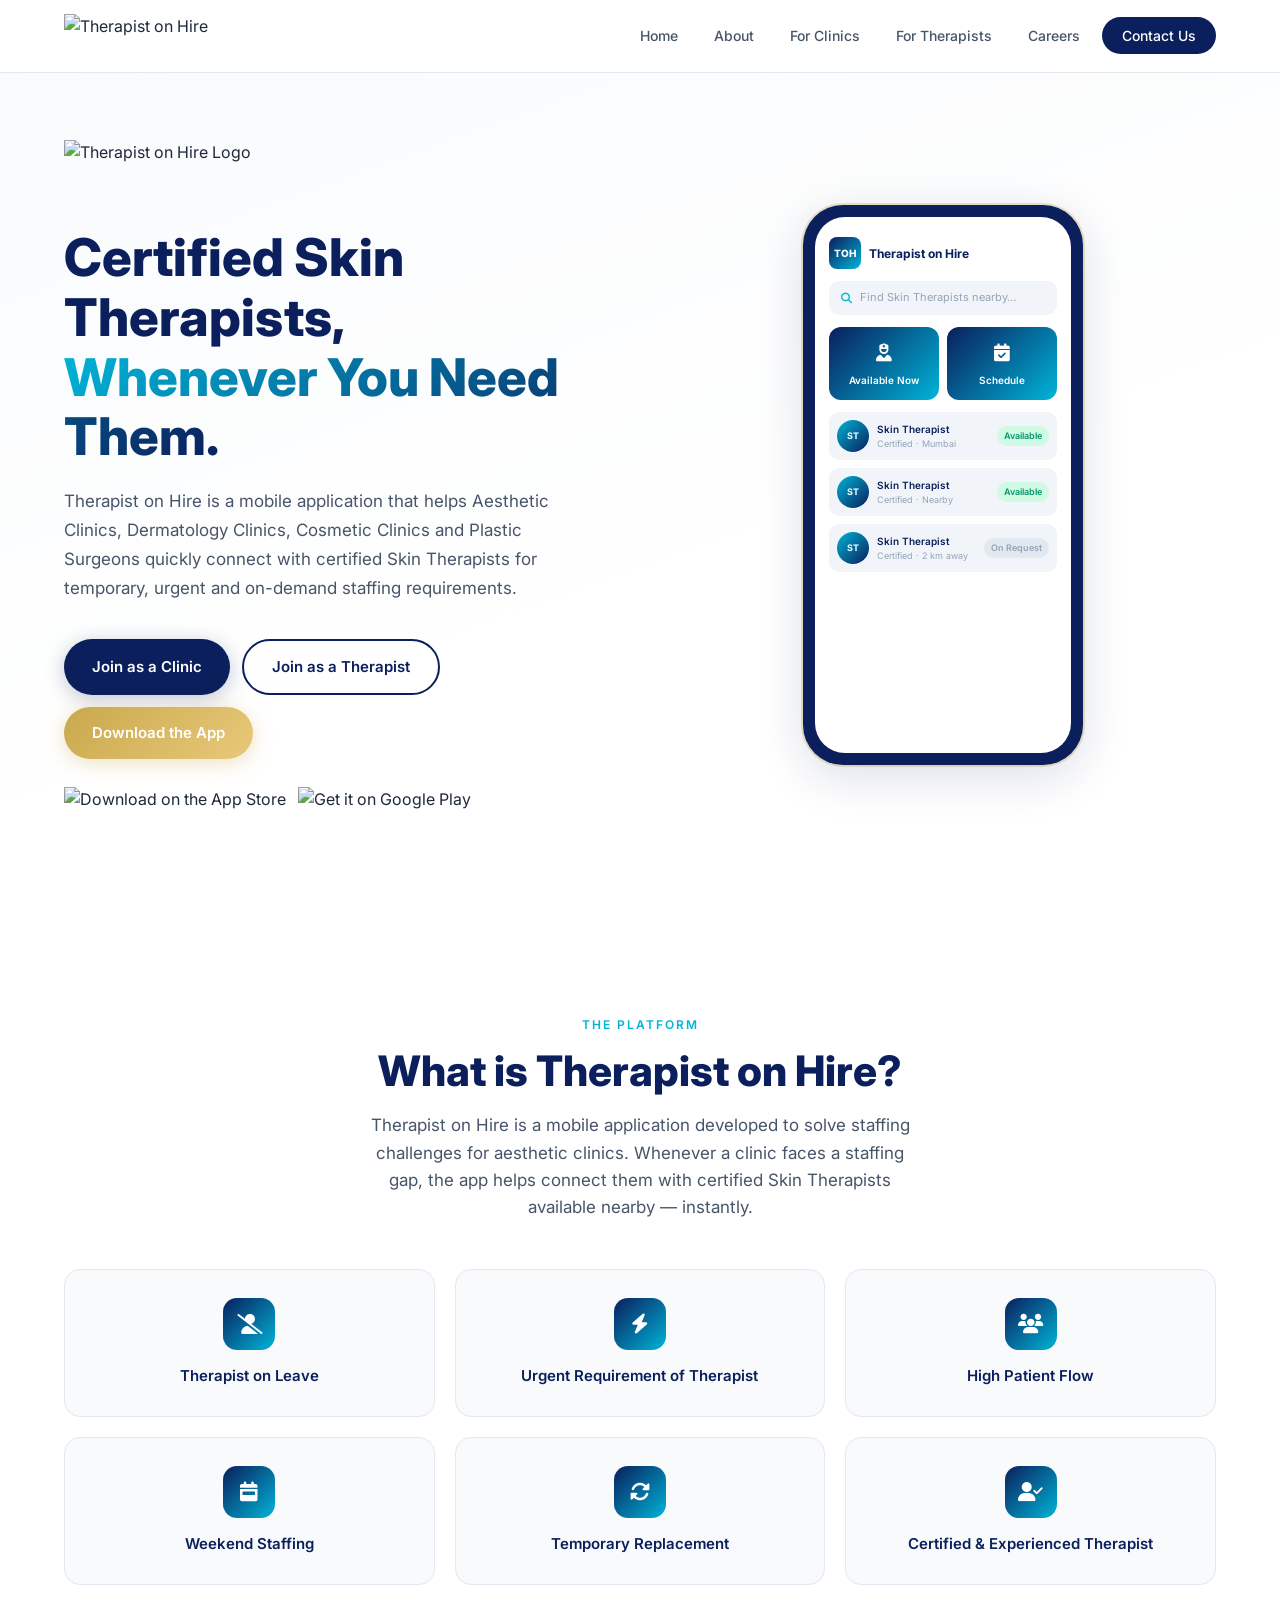
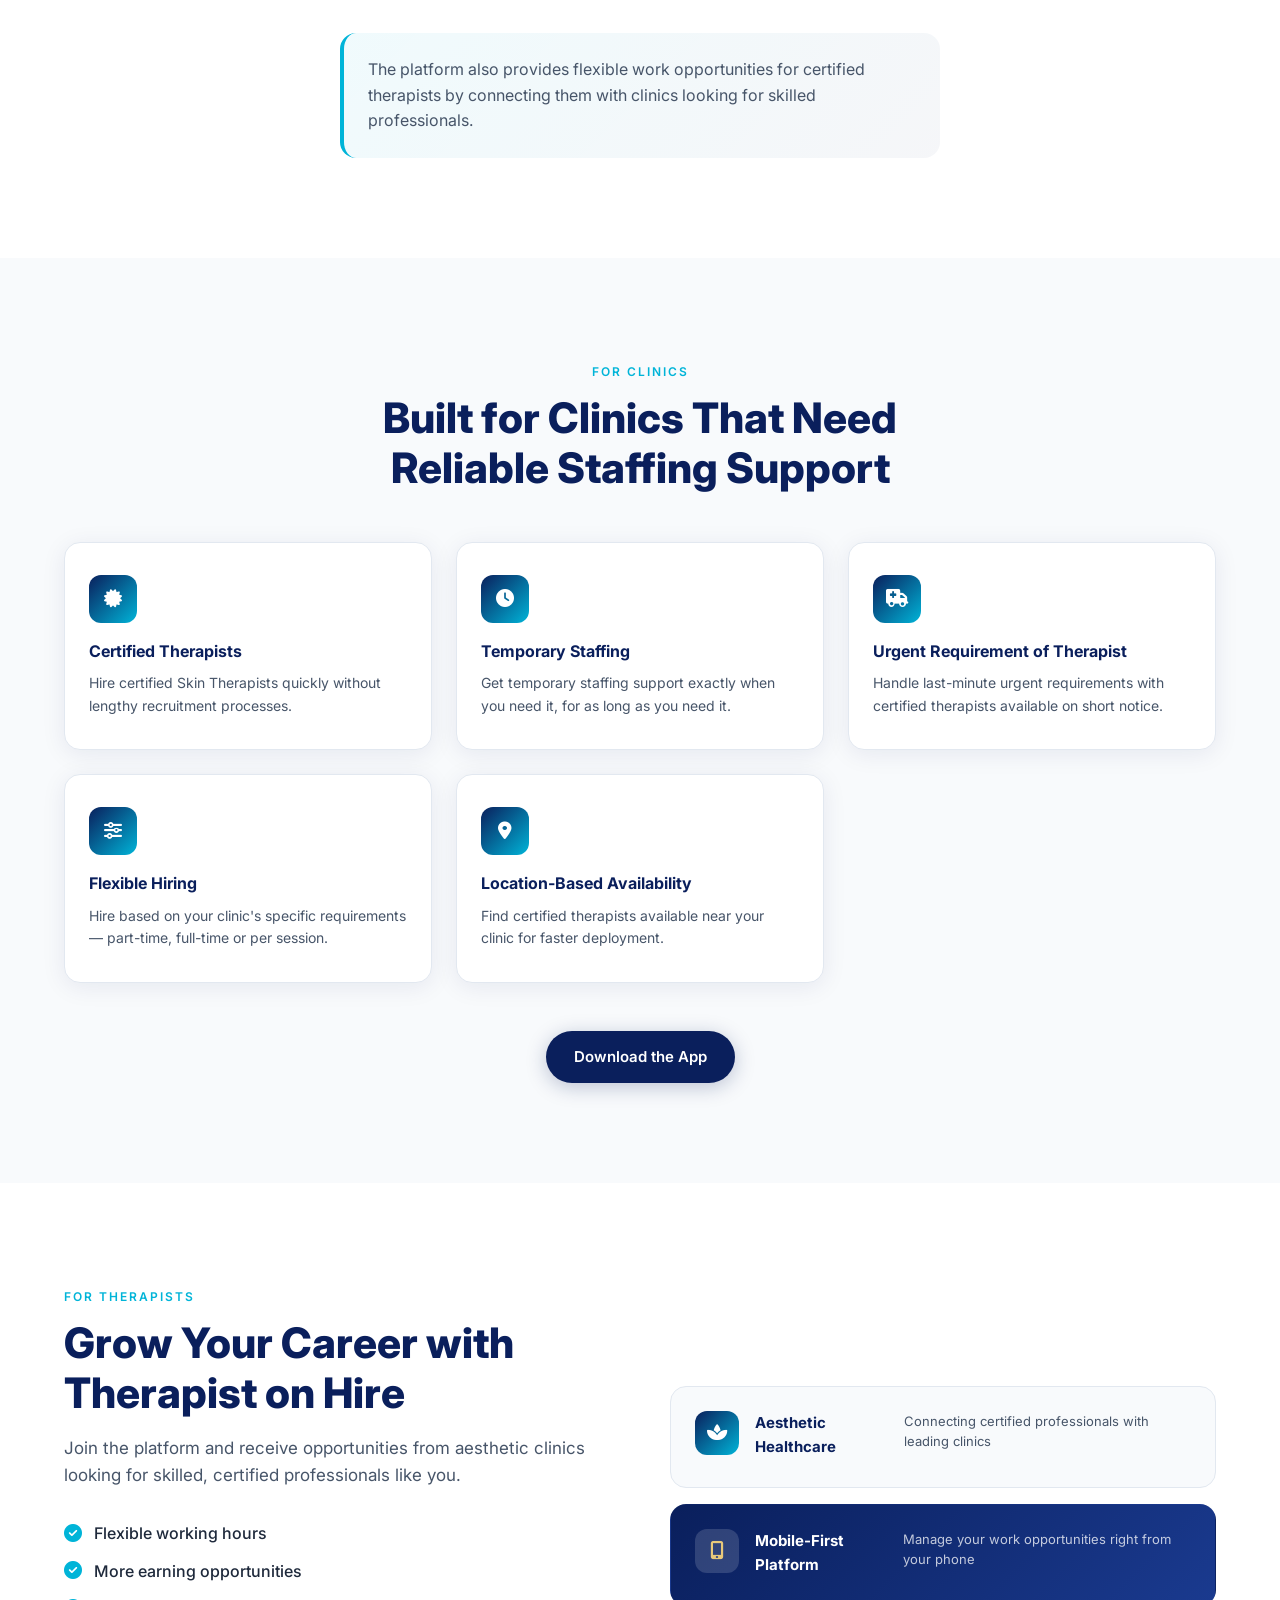
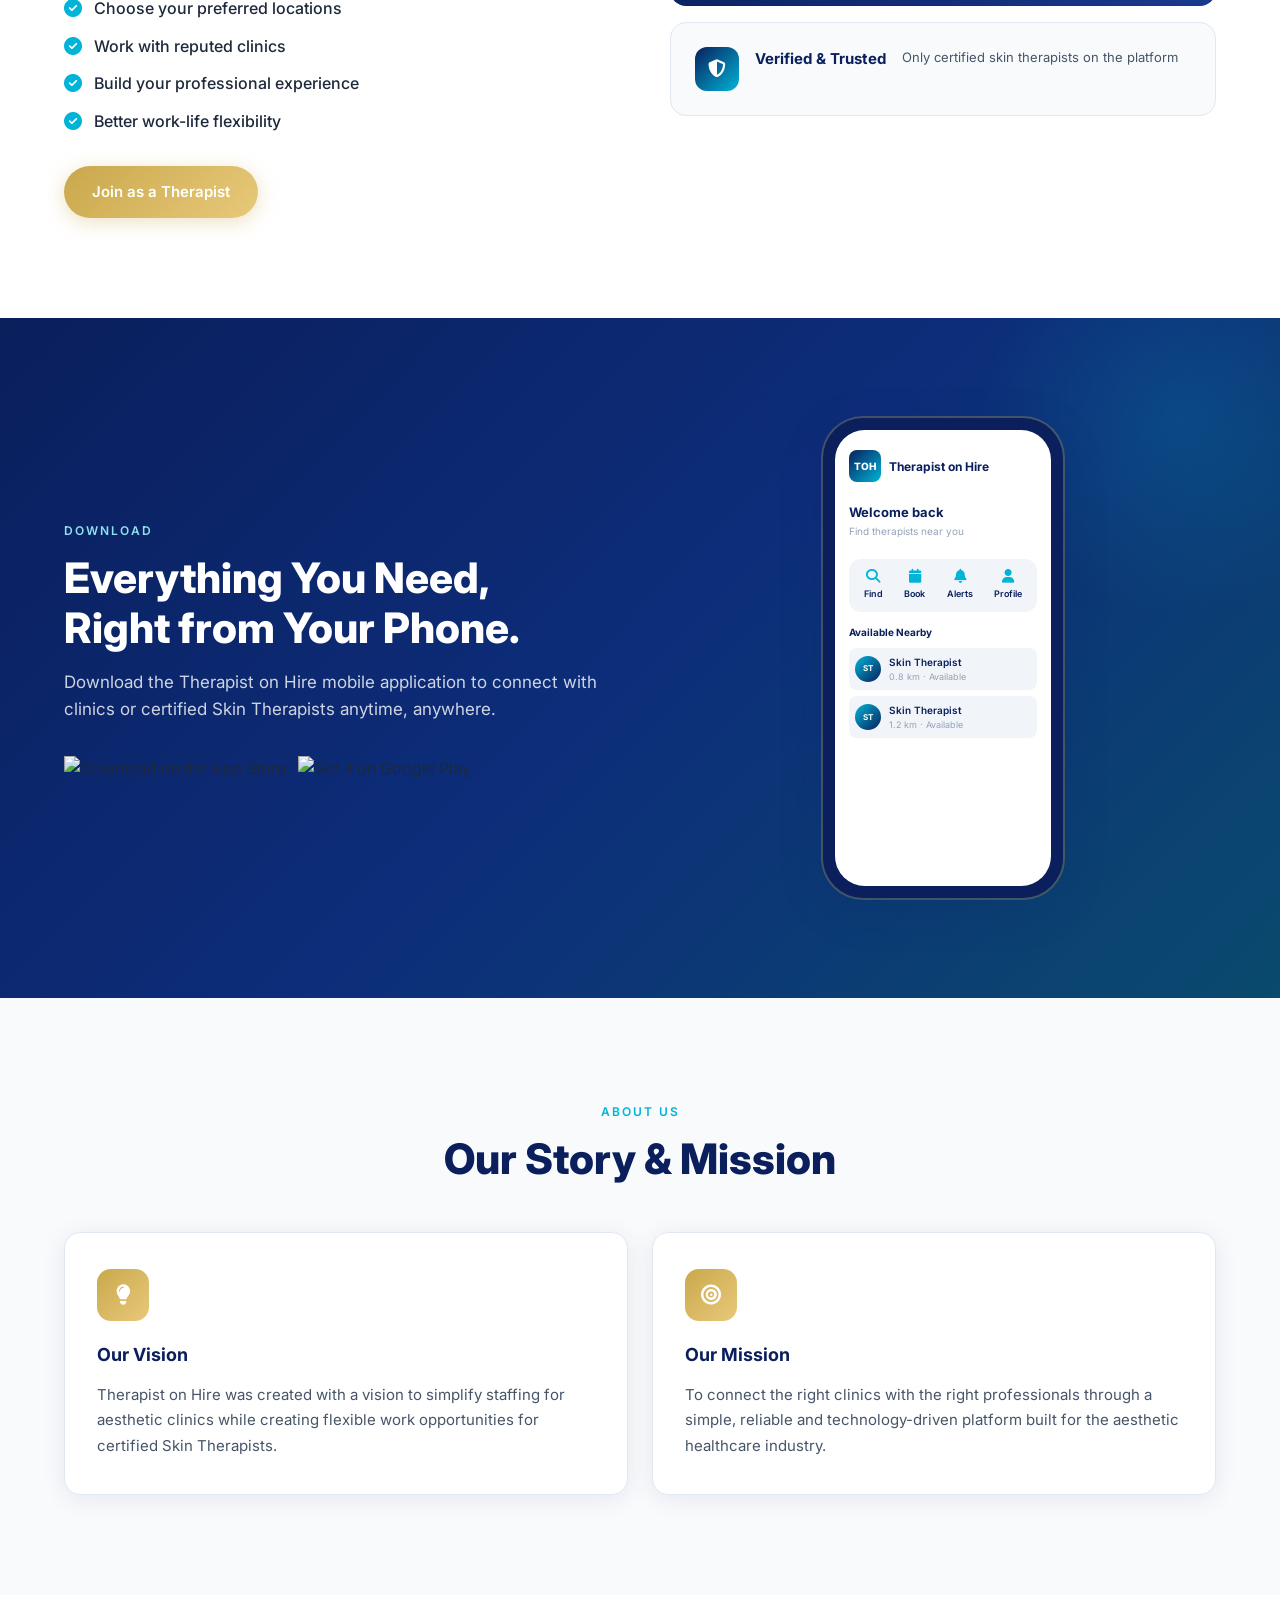
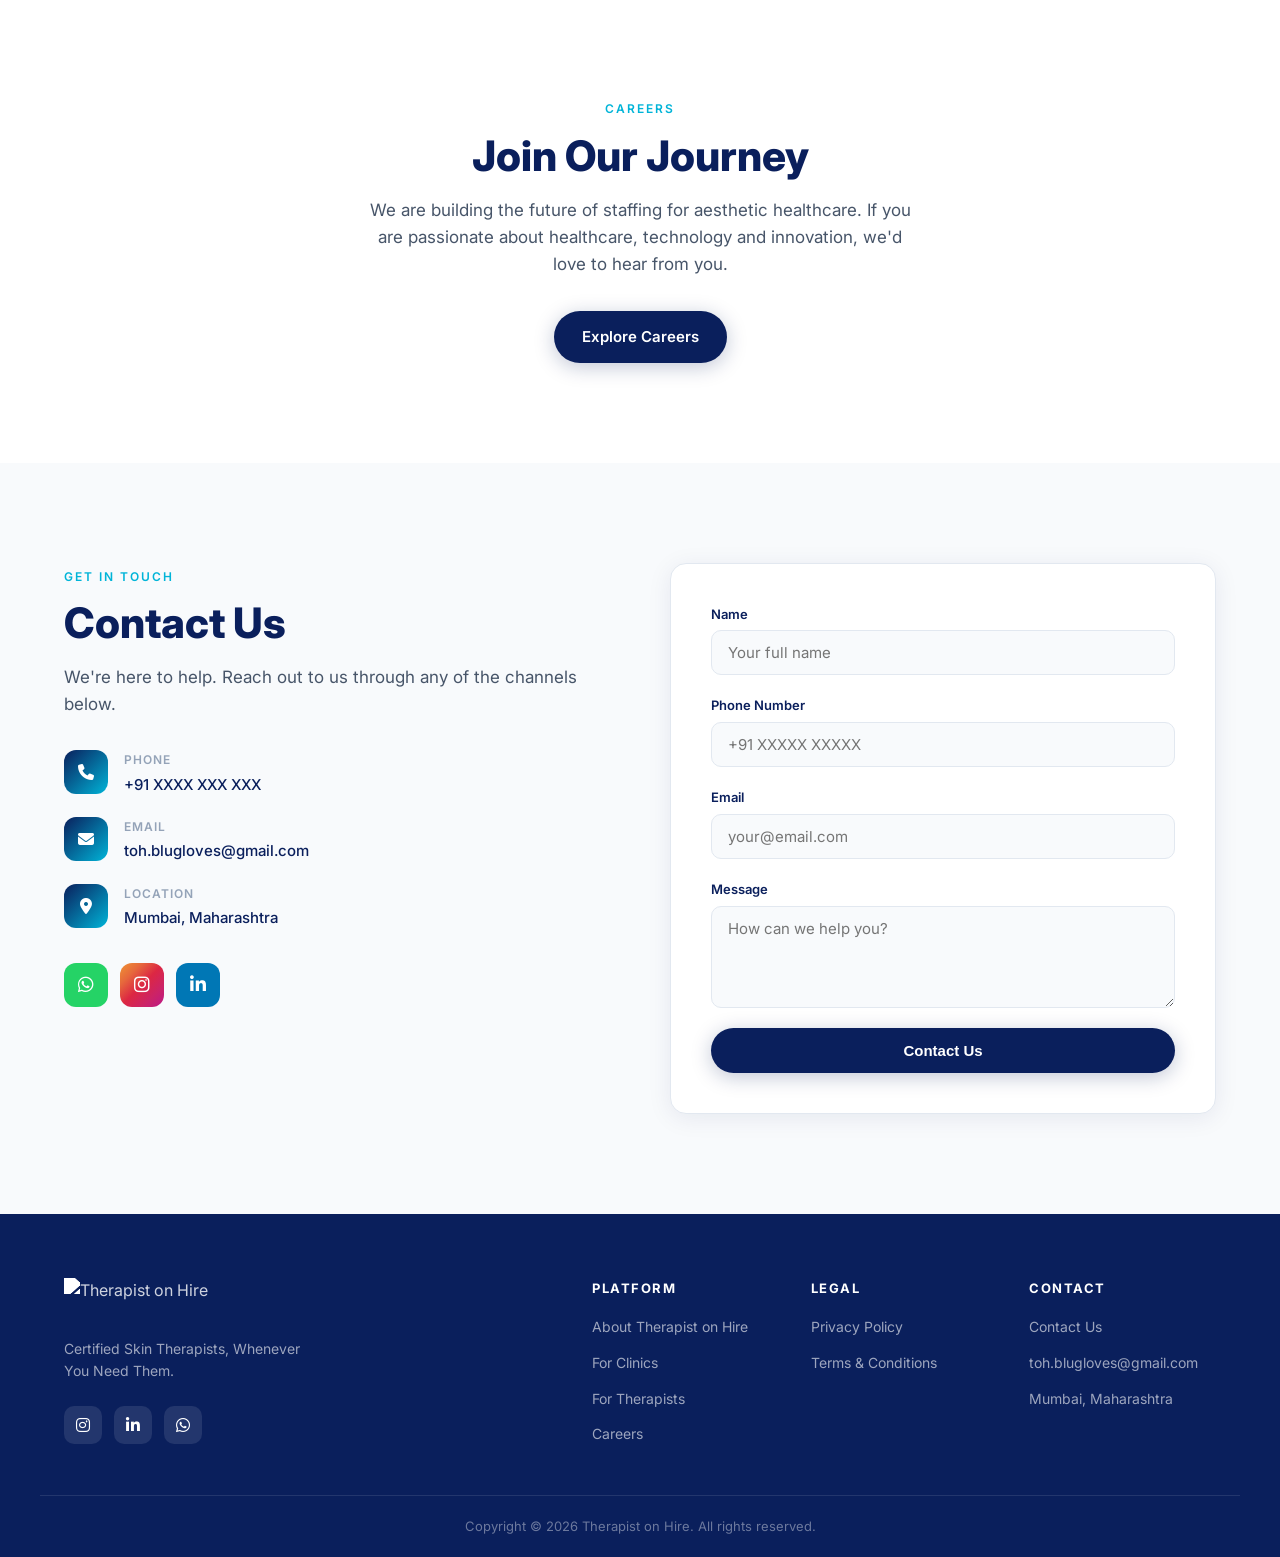
==== index.html @ db66f41b "added index script and styles" ====
<!DOCTYPE html>
<html lang="en">
<head>
  <meta charset="UTF-8" />
  <meta name="viewport" content="width=device-width, initial-scale=1.0" />
  <title>Therapist on Hire – Certified Skin Therapists, Whenever You Need Them</title>
  <link rel="stylesheet" href="styles.css" />
  <link href="https://fonts.googleapis.com/css2?family=Inter:wght@300;400;500;600;700;800&display=swap" rel="stylesheet" />
  <link rel="stylesheet" href="https://cdnjs.cloudflare.com/ajax/libs/font-awesome/6.5.0/css/all.min.css" />
</head>
<body>

  <!-- NAVIGATION -->
  <nav class="navbar" id="navbar">
    <div class="container nav-inner">
      <a href="#home" class="nav-logo">
        <img src="logo.png" alt="Therapist on Hire" class="logo-img" />
      </a>
      <button class="nav-toggle" id="navToggle" aria-label="Toggle menu">
        <span></span><span></span><span></span>
      </button>
      <ul class="nav-links" id="navLinks">
        <li><a href="#home">Home</a></li>
        <li><a href="#about">About</a></li>
        <li><a href="#for-clinics">For Clinics</a></li>
        <li><a href="#for-therapists">For Therapists</a></li>
        <li><a href="#careers">Careers</a></li>
        <li><a href="#contact" class="nav-cta">Contact Us</a></li>
      </ul>
    </div>
  </nav>

  <!-- HERO -->
  <section class="hero" id="home">
    <div class="container hero-inner">
      <div class="hero-content">
        <div class="hero-logo-wrap">
          <img src="logo.png" alt="Therapist on Hire Logo" class="hero-logo" />
        </div>
        <h1 class="hero-heading">Certified Skin Therapists,<br /><span class="gradient-text">Whenever You Need Them.</span></h1>
        <p class="hero-sub">Therapist on Hire is a mobile application that helps Aesthetic Clinics, Dermatology Clinics, Cosmetic Clinics and Plastic Surgeons quickly connect with certified Skin Therapists for temporary, urgent and on-demand staffing requirements.</p>
        <div class="hero-ctas">
          <a href="#for-clinics" class="btn btn-primary">Join as a Clinic</a>
          <a href="#for-therapists" class="btn btn-secondary">Join as a Therapist</a>
          <a href="#download" class="btn btn-gold">Download the App</a>
        </div>
        <div class="store-badges">
          <a href="#APPLE_APP_STORE_LINK" class="badge-link" aria-label="Download on the App Store">
            <img src="https://developer.apple.com/assets/elements/badges/download-on-the-app-store.svg" alt="Download on the App Store" class="store-badge" />
          </a>
          <a href="#GOOGLE_PLAY_LINK" class="badge-link" aria-label="Get it on Google Play">
            <img src="https://upload.wikimedia.org/wikipedia/commons/7/78/Google_Play_Store_badge_EN.svg" alt="Get it on Google Play" class="store-badge" />
          </a>
        </div>
      </div>
      <div class="hero-mockup">
        <div class="phone-frame">
          <div class="phone-screen">
            <div class="app-ui">
              <div class="app-header">
                <div class="app-logo-small">TOH</div>
                <div class="app-title-text">Therapist on Hire</div>
              </div>
              <div class="app-search">
                <i class="fas fa-search"></i>
                <span>Find Skin Therapists nearby…</span>
              </div>
              <div class="app-card-row">
                <div class="app-card">
                  <div class="app-card-icon"><i class="fas fa-user-nurse"></i></div>
                  <div class="app-card-label">Available Now</div>
                </div>
                <div class="app-card">
                  <div class="app-card-icon"><i class="fas fa-calendar-check"></i></div>
                  <div class="app-card-label">Schedule</div>
                </div>
              </div>
              <div class="app-therapist-list">
                <div class="app-therapist-item">
                  <div class="app-avatar">ST</div>
                  <div class="app-info">
                    <div class="app-name">Skin Therapist</div>
                    <div class="app-detail">Certified · Mumbai</div>
                  </div>
                  <div class="app-status available">Available</div>
                </div>
                <div class="app-therapist-item">
                  <div class="app-avatar">ST</div>
                  <div class="app-info">
                    <div class="app-name">Skin Therapist</div>
                    <div class="app-detail">Certified · Nearby</div>
                  </div>
                  <div class="app-status available">Available</div>
                </div>
                <div class="app-therapist-item">
                  <div class="app-avatar">ST</div>
                  <div class="app-info">
                    <div class="app-name">Skin Therapist</div>
                    <div class="app-detail">Certified · 2 km away</div>
                  </div>
                  <div class="app-status">On Request</div>
                </div>
              </div>
            </div>
          </div>
        </div>
      </div>
    </div>
  </section>

  <!-- WHAT IS THERAPIST ON HIRE -->
  <section class="what-is" id="what-is">
    <div class="container">
      <div class="section-label">The Platform</div>
      <h2 class="section-heading">What is Therapist on Hire?</h2>
      <p class="section-sub">Therapist on Hire is a mobile application developed to solve staffing challenges for aesthetic clinics. Whenever a clinic faces a staffing gap, the app helps connect them with certified Skin Therapists available nearby — instantly.</p>
      <div class="situations-grid">
        <div class="situation-card">
          <div class="situation-icon"><i class="fas fa-user-slash"></i></div>
          <div class="situation-text">Therapist on Leave</div>
        </div>
        <div class="situation-card">
          <div class="situation-icon"><i class="fas fa-bolt"></i></div>
          <div class="situation-text">Urgent Requirement of Therapist</div>
        </div>
        <div class="situation-card">
          <div class="situation-icon"><i class="fas fa-users"></i></div>
          <div class="situation-text">High Patient Flow</div>
        </div>
        <div class="situation-card">
          <div class="situation-icon"><i class="fas fa-calendar-week"></i></div>
          <div class="situation-text">Weekend Staffing</div>
        </div>
        <div class="situation-card">
          <div class="situation-icon"><i class="fas fa-sync-alt"></i></div>
          <div class="situation-text">Temporary Replacement</div>
        </div>
        <div class="situation-card">
          <div class="situation-icon"><i class="fas fa-user-check"></i></div>
          <div class="situation-text">Certified & Experienced Therapist</div>
        </div>
      </div>
      <p class="what-is-footer">The platform also provides flexible work opportunities for certified therapists by connecting them with clinics looking for skilled professionals.</p>
    </div>
  </section>

  <!-- FOR CLINICS -->
  <section class="for-clinics" id="for-clinics">
    <div class="container">
      <div class="section-label">For Clinics</div>
      <h2 class="section-heading">Built for Clinics That Need<br />Reliable Staffing Support</h2>
      <div class="benefits-grid">
        <div class="benefit-card">
          <div class="benefit-icon"><i class="fas fa-certificate"></i></div>
          <h3>Certified Therapists</h3>
          <p>Hire certified Skin Therapists quickly without lengthy recruitment processes.</p>
        </div>
        <div class="benefit-card">
          <div class="benefit-icon"><i class="fas fa-clock"></i></div>
          <h3>Temporary Staffing</h3>
          <p>Get temporary staffing support exactly when you need it, for as long as you need it.</p>
        </div>
        <div class="benefit-card">
          <div class="benefit-icon"><i class="fas fa-ambulance"></i></div>
          <h3>Urgent Requirement of Therapist</h3>
          <p>Handle last-minute urgent requirements with certified therapists available on short notice.</p>
        </div>
        <div class="benefit-card">
          <div class="benefit-icon"><i class="fas fa-sliders-h"></i></div>
          <h3>Flexible Hiring</h3>
          <p>Hire based on your clinic's specific requirements — part-time, full-time or per session.</p>
        </div>
        <div class="benefit-card">
          <div class="benefit-icon"><i class="fas fa-map-marker-alt"></i></div>
          <h3>Location-Based Availability</h3>
          <p>Find certified therapists available near your clinic for faster deployment.</p>
        </div>
      </div>
      <div class="section-cta">
        <a href="#download" class="btn btn-primary">Download the App</a>
      </div>
    </div>
  </section>

  <!-- FOR THERAPISTS -->
  <section class="for-therapists" id="for-therapists">
    <div class="container therapists-inner">
      <div class="therapists-content">
        <div class="section-label">For Therapists</div>
        <h2 class="section-heading">Grow Your Career with<br />Therapist on Hire</h2>
        <p class="section-sub">Join the platform and receive opportunities from aesthetic clinics looking for skilled, certified professionals like you.</p>
        <ul class="therapist-benefits">
          <li><i class="fas fa-check-circle"></i> Flexible working hours</li>
          <li><i class="fas fa-check-circle"></i> More earning opportunities</li>
          <li><i class="fas fa-check-circle"></i> Choose your preferred locations</li>
          <li><i class="fas fa-check-circle"></i> Work with reputed clinics</li>
          <li><i class="fas fa-check-circle"></i> Build your professional experience</li>
          <li><i class="fas fa-check-circle"></i> Better work-life flexibility</li>
        </ul>
        <a href="#download" class="btn btn-gold">Join as a Therapist</a>
      </div>
      <div class="therapists-visual">
        <div class="visual-card">
          <div class="visual-icon"><i class="fas fa-spa"></i></div>
          <div class="visual-stat-label">Aesthetic Healthcare</div>
          <div class="visual-stat-desc">Connecting certified professionals with leading clinics</div>
        </div>
        <div class="visual-card accent">
          <div class="visual-icon"><i class="fas fa-mobile-alt"></i></div>
          <div class="visual-stat-label">Mobile-First Platform</div>
          <div class="visual-stat-desc">Manage your work opportunities right from your phone</div>
        </div>
        <div class="visual-card">
          <div class="visual-icon"><i class="fas fa-shield-alt"></i></div>
          <div class="visual-stat-label">Verified & Trusted</div>
          <div class="visual-stat-desc">Only certified skin therapists on the platform</div>
        </div>
      </div>
    </div>
  </section>

  <!-- DOWNLOAD -->
  <section class="download" id="download">
    <div class="container download-inner">
      <div class="download-content">
        <div class="section-label light">Download</div>
        <h2 class="section-heading light">Everything You Need,<br />Right from Your Phone.</h2>
        <p class="section-sub light">Download the Therapist on Hire mobile application to connect with clinics or certified Skin Therapists anytime, anywhere.</p>
        <div class="store-badges">
          <a href="#APPLE_APP_STORE_LINK" class="badge-link" aria-label="Download on the App Store">
            <img src="https://developer.apple.com/assets/elements/badges/download-on-the-app-store.svg" alt="Download on the App Store" class="store-badge" />
          </a>
          <a href="#GOOGLE_PLAY_LINK" class="badge-link" aria-label="Get it on Google Play">
            <img src="https://upload.wikimedia.org/wikipedia/commons/7/78/Google_Play_Store_badge_EN.svg" alt="Get it on Google Play" class="store-badge" />
          </a>
        </div>
      </div>
      <div class="download-mockup">
        <div class="phone-frame small">
          <div class="phone-screen">
            <div class="app-ui">
              <div class="app-header">
                <div class="app-logo-small">TOH</div>
                <div class="app-title-text">Therapist on Hire</div>
              </div>
              <div class="app-welcome">
                <div class="app-welcome-text">Welcome back</div>
                <div class="app-welcome-sub">Find therapists near you</div>
              </div>
              <div class="app-quick-actions">
                <div class="quick-action"><i class="fas fa-search"></i><span>Find</span></div>
                <div class="quick-action"><i class="fas fa-calendar"></i><span>Book</span></div>
                <div class="quick-action"><i class="fas fa-bell"></i><span>Alerts</span></div>
                <div class="quick-action"><i class="fas fa-user"></i><span>Profile</span></div>
              </div>
              <div class="app-nearby">
                <div class="nearby-label">Available Nearby</div>
                <div class="nearby-item"><div class="app-avatar sm">ST</div><div class="nearby-info"><div class="app-name">Skin Therapist</div><div class="app-detail">0.8 km · Available</div></div></div>
                <div class="nearby-item"><div class="app-avatar sm">ST</div><div class="nearby-info"><div class="app-name">Skin Therapist</div><div class="app-detail">1.2 km · Available</div></div></div>
              </div>
            </div>
          </div>
        </div>
      </div>
    </div>
  </section>

  <!-- ABOUT -->
  <section class="about" id="about">
    <div class="container about-inner">
      <div class="section-label">About Us</div>
      <h2 class="section-heading">Our Story &amp; Mission</h2>
      <div class="about-grid">
        <div class="about-card">
          <div class="about-icon"><i class="fas fa-lightbulb"></i></div>
          <h3>Our Vision</h3>
          <p>Therapist on Hire was created with a vision to simplify staffing for aesthetic clinics while creating flexible work opportunities for certified Skin Therapists.</p>
        </div>
        <div class="about-card">
          <div class="about-icon"><i class="fas fa-bullseye"></i></div>
          <h3>Our Mission</h3>
          <p>To connect the right clinics with the right professionals through a simple, reliable and technology-driven platform built for the aesthetic healthcare industry.</p>
        </div>
      </div>
    </div>
  </section>

  <!-- CAREERS -->
  <section class="careers" id="careers">
    <div class="container careers-inner">
      <div class="section-label">Careers</div>
      <h2 class="section-heading">Join Our Journey</h2>
      <p class="section-sub">We are building the future of staffing for aesthetic healthcare. If you are passionate about healthcare, technology and innovation, we'd love to hear from you.</p>
      <a href="mailto:toh.blugloves@gmail.com" class="btn btn-primary">Explore Careers</a>
    </div>
  </section>

  <!-- CONTACT -->
  <section class="contact" id="contact">
    <div class="container contact-inner">
      <div class="contact-info">
        <div class="section-label">Get in Touch</div>
        <h2 class="section-heading">Contact Us</h2>
        <p class="section-sub">We're here to help. Reach out to us through any of the channels below.</p>
        <div class="contact-details">
          <div class="contact-item">
            <div class="contact-icon"><i class="fas fa-phone"></i></div>
            <div>
              <div class="contact-label">Phone</div>
              <a href="tel:+91XXXXXXXXXX" class="contact-value">+91 XXXX XXX XXX</a>
            </div>
          </div>
          <div class="contact-item">
            <div class="contact-icon"><i class="fas fa-envelope"></i></div>
            <div>
              <div class="contact-label">Email</div>
              <a href="mailto:toh.blugloves@gmail.com" class="contact-value">toh.blugloves@gmail.com</a>
            </div>
          </div>
          <div class="contact-item">
            <div class="contact-icon"><i class="fas fa-map-marker-alt"></i></div>
            <div>
              <div class="contact-label">Location</div>
              <span class="contact-value">Mumbai, Maharashtra</span>
            </div>
          </div>
        </div>
        <div class="social-links">
          <a href="#WHATSAPP_LINK" class="social-btn whatsapp" aria-label="WhatsApp"><i class="fab fa-whatsapp"></i></a>
          <a href="#INSTAGRAM_LINK" class="social-btn instagram" aria-label="Instagram"><i class="fab fa-instagram"></i></a>
          <a href="#LINKEDIN_LINK" class="social-btn linkedin" aria-label="LinkedIn"><i class="fab fa-linkedin-in"></i></a>
        </div>
      </div>
      <div class="contact-form-wrap">
        <form class="contact-form" id="contactForm">
          <div class="form-group">
            <label for="name">Name</label>
            <input type="text" id="name" name="name" placeholder="Your full name" required />
          </div>
          <div class="form-group">
            <label for="phone">Phone Number</label>
            <input type="tel" id="phone" name="phone" placeholder="+91 XXXXX XXXXX" />
          </div>
          <div class="form-group">
            <label for="email">Email</label>
            <input type="email" id="email" name="email" placeholder="your@email.com" required />
          </div>
          <div class="form-group">
            <label for="message">Message</label>
            <textarea id="message" name="message" rows="4" placeholder="How can we help you?" required></textarea>
          </div>
          <button type="submit" class="btn btn-primary full-width">Contact Us</button>
        </form>
      </div>
    </div>
  </section>

  <!-- FOOTER -->
  <footer class="footer">
    <div class="container footer-inner">
      <div class="footer-brand">
        <img src="logo.png" alt="Therapist on Hire" class="footer-logo" />
        <p class="footer-tagline">Certified Skin Therapists, Whenever You Need Them.</p>
        <div class="footer-social">
          <a href="#INSTAGRAM_LINK" aria-label="Instagram"><i class="fab fa-instagram"></i></a>
          <a href="#LINKEDIN_LINK" aria-label="LinkedIn"><i class="fab fa-linkedin-in"></i></a>
          <a href="#WHATSAPP_LINK" aria-label="WhatsApp"><i class="fab fa-whatsapp"></i></a>
        </div>
      </div>
      <div class="footer-links">
        <div class="footer-col">
          <h4>Platform</h4>
          <ul>
            <li><a href="#about">About Therapist on Hire</a></li>
            <li><a href="#for-clinics">For Clinics</a></li>
            <li><a href="#for-therapists">For Therapists</a></li>
            <li><a href="#careers">Careers</a></li>
          </ul>
        </div>
        <div class="footer-col">
          <h4>Legal</h4>
          <ul>
            <li><a href="#privacy">Privacy Policy</a></li>
            <li><a href="#terms">Terms &amp; Conditions</a></li>
          </ul>
        </div>
        <div class="footer-col">
          <h4>Contact</h4>
          <ul>
            <li><a href="#contact">Contact Us</a></li>
            <li><a href="mailto:toh.blugloves@gmail.com">toh.blugloves@gmail.com</a></li>
            <li><span>Mumbai, Maharashtra</span></li>
          </ul>
        </div>
      </div>
    </div>
    <div class="footer-bottom">
      <p>Copyright &copy; <span id="year"></span> Therapist on Hire. All rights reserved.</p>
    </div>
  </footer>

  <script src="script.js"></script>
</body>
</html>
---- styles.css ----
/* ===== RESET & BASE ===== */
*, *::before, *::after { box-sizing: border-box; margin: 0; padding: 0; }

:root {
  --royal-blue: #0A1F5C;
  --aqua: #00B4D8;
  --aqua-light: #90E0EF;
  --gold: #C9A84C;
  --gold-light: #E8C97A;
  --white: #FFFFFF;
  --off-white: #F8FAFC;
  --gray-100: #F1F5F9;
  --gray-200: #E2E8F0;
  --gray-400: #94A3B8;
  --gray-600: #475569;
  --gray-800: #1E293B;
  --font: 'Inter', sans-serif;
  --radius: 16px;
  --radius-sm: 10px;
  --shadow: 0 4px 24px rgba(10,31,92,0.08);
  --shadow-lg: 0 12px 48px rgba(10,31,92,0.14);
}

html { scroll-behavior: smooth; }

body {
  font-family: var(--font);
  color: var(--gray-800);
  background: var(--white);
  line-height: 1.6;
  -webkit-font-smoothing: antialiased;
}

img { max-width: 100%; display: block; }
a { text-decoration: none; color: inherit; }
ul { list-style: none; }

.container {
  max-width: 1200px;
  margin: 0 auto;
  padding: 0 24px;
}

/* ===== TYPOGRAPHY ===== */
.section-label {
  display: inline-block;
  font-size: 12px;
  font-weight: 600;
  letter-spacing: 2px;
  text-transform: uppercase;
  color: var(--aqua);
  margin-bottom: 12px;
}
.section-label.light { color: var(--aqua-light); }

.section-heading {
  font-size: clamp(28px, 4vw, 42px);
  font-weight: 800;
  color: var(--royal-blue);
  line-height: 1.2;
  margin-bottom: 16px;
}
.section-heading.light { color: var(--white); }

.section-sub {
  font-size: 17px;
  color: var(--gray-600);
  max-width: 560px;
  margin-bottom: 32px;
}
.section-sub.light { color: rgba(255,255,255,0.8); }

.gradient-text {
  background: linear-gradient(135deg, var(--aqua) 0%, var(--royal-blue) 100%);
  -webkit-background-clip: text;
  -webkit-text-fill-color: transparent;
  background-clip: text;
}

/* ===== BUTTONS ===== */
.btn {
  display: inline-flex;
  align-items: center;
  justify-content: center;
  padding: 14px 28px;
  border-radius: 50px;
  font-size: 15px;
  font-weight: 600;
  cursor: pointer;
  border: none;
  transition: transform 0.2s, box-shadow 0.2s, opacity 0.2s;
  white-space: nowrap;
}
.btn:hover { transform: translateY(-2px); }

.btn-primary {
  background: var(--royal-blue);
  color: var(--white);
  box-shadow: 0 4px 20px rgba(10,31,92,0.25);
}
.btn-primary:hover { box-shadow: 0 8px 32px rgba(10,31,92,0.35); }

.btn-secondary {
  background: transparent;
  color: var(--royal-blue);
  border: 2px solid var(--royal-blue);
}
.btn-secondary:hover { background: var(--royal-blue); color: var(--white); }

.btn-gold {
  background: linear-gradient(135deg, var(--gold) 0%, var(--gold-light) 100%);
  color: var(--white);
  box-shadow: 0 4px 20px rgba(201,168,76,0.35);
}
.btn-gold:hover { box-shadow: 0 8px 32px rgba(201,168,76,0.5); }

.btn.full-width { width: 100%; }

/* ===== NAVBAR ===== */
.navbar {
  position: fixed;
  top: 0; left: 0; right: 0;
  z-index: 1000;
  background: rgba(255,255,255,0.95);
  backdrop-filter: blur(12px);
  border-bottom: 1px solid var(--gray-200);
  transition: box-shadow 0.3s;
}
.navbar.scrolled { box-shadow: var(--shadow); }

.nav-inner {
  display: flex;
  align-items: center;
  justify-content: space-between;
  height: 72px;
}

.logo-img { height: 44px; width: auto; object-fit: contain; }

.nav-links {
  display: flex;
  align-items: center;
  gap: 8px;
}
.nav-links li a {
  font-size: 14px;
  font-weight: 500;
  color: var(--gray-600);
  padding: 8px 14px;
  border-radius: 8px;
  transition: color 0.2s, background 0.2s;
}
.nav-links li a:hover { color: var(--royal-blue); background: var(--gray-100); }
.nav-links li a.nav-cta {
  background: var(--royal-blue);
  color: var(--white);
  padding: 10px 20px;
  border-radius: 50px;
}
.nav-links li a.nav-cta:hover { background: var(--aqua); }

.nav-toggle {
  display: none;
  flex-direction: column;
  gap: 5px;
  background: none;
  border: none;
  cursor: pointer;
  padding: 4px;
}
.nav-toggle span {
  display: block;
  width: 24px;
  height: 2px;
  background: var(--royal-blue);
  border-radius: 2px;
  transition: 0.3s;
}

/* ===== HERO ===== */
.hero {
  padding: 140px 0 80px;
  background: linear-gradient(160deg, var(--off-white) 0%, var(--white) 60%);
  overflow: hidden;
}

.hero-inner {
  display: grid;
  grid-template-columns: 1fr 1fr;
  gap: 60px;
  align-items: center;
}

.hero-logo-wrap { margin-bottom: 24px; }
.hero-logo { height: 64px; width: auto; object-fit: contain; }

.hero-heading {
  font-size: clamp(32px, 4.5vw, 52px);
  font-weight: 800;
  color: var(--royal-blue);
  line-height: 1.15;
  margin-bottom: 20px;
}

.hero-sub {
  font-size: 17px;
  color: var(--gray-600);
  line-height: 1.7;
  margin-bottom: 36px;
  max-width: 520px;
}

.hero-ctas {
  display: flex;
  flex-wrap: wrap;
  gap: 12px;
  margin-bottom: 28px;
}

.store-badges {
  display: flex;
  flex-wrap: wrap;
  gap: 12px;
  align-items: center;
}
.store-badge { height: 44px; width: auto; }

/* ===== PHONE MOCKUP ===== */
.phone-frame {
  width: 280px;
  height: 560px;
  background: var(--royal-blue);
  border-radius: 40px;
  padding: 12px;
  box-shadow: var(--shadow-lg), 0 0 0 2px rgba(201,168,76,0.3);
  margin: 0 auto;
  position: relative;
}
.phone-frame::before {
  content: '';
  position: absolute;
  top: 20px; left: 50%;
  transform: translateX(-50%);
  width: 60px; height: 6px;
  background: rgba(255,255,255,0.2);
  border-radius: 3px;
}
.phone-frame.small { width: 240px; height: 480px; }

.phone-screen {
  width: 100%;
  height: 100%;
  background: var(--white);
  border-radius: 30px;
  overflow: hidden;
}

.app-ui { padding: 20px 14px; height: 100%; display: flex; flex-direction: column; gap: 12px; }

.app-header {
  display: flex;
  align-items: center;
  gap: 8px;
}
.app-logo-small {
  width: 32px; height: 32px;
  background: linear-gradient(135deg, var(--royal-blue), var(--aqua));
  border-radius: 8px;
  display: flex; align-items: center; justify-content: center;
  color: white; font-size: 10px; font-weight: 800;
}
.app-title-text { font-size: 12px; font-weight: 700; color: var(--royal-blue); }

.app-search {
  display: flex;
  align-items: center;
  gap: 8px;
  background: var(--gray-100);
  border-radius: 10px;
  padding: 8px 12px;
  font-size: 11px;
  color: var(--gray-400);
}
.app-search i { color: var(--aqua); font-size: 11px; }

.app-card-row { display: flex; gap: 8px; }
.app-card {
  flex: 1;
  background: linear-gradient(135deg, var(--royal-blue), var(--aqua));
  border-radius: 12px;
  padding: 12px 8px;
  text-align: center;
  color: white;
}
.app-card-icon { font-size: 18px; margin-bottom: 4px; }
.app-card-label { font-size: 10px; font-weight: 600; }

.app-therapist-list { display: flex; flex-direction: column; gap: 8px; }
.app-therapist-item {
  display: flex;
  align-items: center;
  gap: 8px;
  padding: 8px;
  background: var(--gray-100);
  border-radius: 10px;
}
.app-avatar {
  width: 32px; height: 32px;
  background: linear-gradient(135deg, var(--aqua), var(--royal-blue));
  border-radius: 50%;
  display: flex; align-items: center; justify-content: center;
  color: white; font-size: 9px; font-weight: 700;
  flex-shrink: 0;
}
.app-avatar.sm { width: 26px; height: 26px; font-size: 8px; }
.app-info { flex: 1; }
.app-name { font-size: 10px; font-weight: 600; color: var(--royal-blue); }
.app-detail { font-size: 9px; color: var(--gray-400); }
.app-status {
  font-size: 9px;
  font-weight: 600;
  color: var(--gray-400);
  background: var(--gray-200);
  padding: 3px 7px;
  border-radius: 20px;
}
.app-status.available { color: #059669; background: #D1FAE5; }

.app-welcome { padding: 8px 0; }
.app-welcome-text { font-size: 13px; font-weight: 700; color: var(--royal-blue); }
.app-welcome-sub { font-size: 10px; color: var(--gray-400); }

.app-quick-actions {
  display: flex;
  justify-content: space-around;
  background: var(--gray-100);
  border-radius: 12px;
  padding: 10px 4px;
}
.quick-action {
  display: flex; flex-direction: column; align-items: center; gap: 4px;
  font-size: 9px; color: var(--royal-blue); font-weight: 600;
}
.quick-action i { font-size: 14px; color: var(--aqua); }

.app-nearby { display: flex; flex-direction: column; gap: 6px; }
.nearby-label { font-size: 10px; font-weight: 700; color: var(--royal-blue); margin-bottom: 2px; }
.nearby-item { display: flex; align-items: center; gap: 8px; padding: 6px; background: var(--gray-100); border-radius: 8px; }
.nearby-info { flex: 1; }

.hero-mockup { display: flex; justify-content: center; align-items: center; }

/* ===== WHAT IS ===== */
.what-is {
  padding: 100px 0;
  background: var(--white);
  text-align: center;
}
.what-is .section-heading, .what-is .section-sub { margin-left: auto; margin-right: auto; }

.situations-grid {
  display: grid;
  grid-template-columns: repeat(3, 1fr);
  gap: 20px;
  margin: 48px 0;
}

.situation-card {
  background: var(--off-white);
  border: 1px solid var(--gray-200);
  border-radius: var(--radius);
  padding: 28px 20px;
  text-align: center;
  transition: transform 0.2s, box-shadow 0.2s, border-color 0.2s;
}
.situation-card:hover {
  transform: translateY(-4px);
  box-shadow: var(--shadow);
  border-color: var(--aqua);
}
.situation-icon {
  width: 52px; height: 52px;
  background: linear-gradient(135deg, var(--royal-blue), var(--aqua));
  border-radius: 14px;
  display: flex; align-items: center; justify-content: center;
  margin: 0 auto 14px;
  color: white;
  font-size: 20px;
}
.situation-text { font-size: 15px; font-weight: 600; color: var(--royal-blue); }

.what-is-footer {
  font-size: 16px;
  color: var(--gray-600);
  max-width: 600px;
  margin: 0 auto;
  padding: 24px;
  background: linear-gradient(135deg, rgba(0,180,216,0.06), rgba(10,31,92,0.04));
  border-radius: var(--radius);
  border-left: 4px solid var(--aqua);
  text-align: left;
}

/* ===== FOR CLINICS ===== */
.for-clinics {
  padding: 100px 0;
  background: var(--off-white);
  text-align: center;
}
.for-clinics .section-heading, .for-clinics .section-sub { margin-left: auto; margin-right: auto; }

.benefits-grid {
  display: grid;
  grid-template-columns: repeat(3, 1fr);
  gap: 24px;
  margin: 48px 0;
}

.benefit-card {
  background: var(--white);
  border-radius: var(--radius);
  padding: 32px 24px;
  text-align: left;
  box-shadow: var(--shadow);
  border: 1px solid var(--gray-200);
  transition: transform 0.2s, box-shadow 0.2s;
}
.benefit-card:hover { transform: translateY(-4px); box-shadow: var(--shadow-lg); }

.benefit-icon {
  width: 48px; height: 48px;
  background: linear-gradient(135deg, var(--royal-blue), var(--aqua));
  border-radius: 12px;
  display: flex; align-items: center; justify-content: center;
  color: white;
  font-size: 18px;
  margin-bottom: 16px;
}
.benefit-card h3 { font-size: 16px; font-weight: 700; color: var(--royal-blue); margin-bottom: 8px; }
.benefit-card p { font-size: 14px; color: var(--gray-600); line-height: 1.6; }

.section-cta { margin-top: 16px; }

/* ===== FOR THERAPISTS ===== */
.for-therapists { padding: 100px 0; background: var(--white); }

.therapists-inner {
  display: grid;
  grid-template-columns: 1fr 1fr;
  gap: 60px;
  align-items: center;
}

.therapist-benefits {
  display: flex;
  flex-direction: column;
  gap: 12px;
  margin-bottom: 32px;
}
.therapist-benefits li {
  display: flex;
  align-items: center;
  gap: 12px;
  font-size: 16px;
  color: var(--gray-700);
  font-weight: 500;
}
.therapist-benefits li i { color: var(--aqua); font-size: 18px; flex-shrink: 0; }

.therapists-visual {
  display: flex;
  flex-direction: column;
  gap: 16px;
}

.visual-card {
  background: var(--off-white);
  border: 1px solid var(--gray-200);
  border-radius: var(--radius);
  padding: 24px;
  display: flex;
  align-items: flex-start;
  gap: 16px;
  transition: transform 0.2s;
}
.visual-card:hover { transform: translateX(4px); }
.visual-card.accent {
  background: linear-gradient(135deg, var(--royal-blue), #1a3a8f);
  border-color: transparent;
  color: white;
}
.visual-card.accent .visual-stat-label { color: white; }
.visual-card.accent .visual-stat-desc { color: rgba(255,255,255,0.75); }
.visual-card.accent .visual-icon { background: rgba(255,255,255,0.15); color: var(--gold-light); }

.visual-icon {
  width: 44px; height: 44px;
  background: linear-gradient(135deg, var(--royal-blue), var(--aqua));
  border-radius: 12px;
  display: flex; align-items: center; justify-content: center;
  color: white;
  font-size: 18px;
  flex-shrink: 0;
}
.visual-stat-label { font-size: 15px; font-weight: 700; color: var(--royal-blue); margin-bottom: 4px; }
.visual-stat-desc { font-size: 13px; color: var(--gray-600); }

/* ===== DOWNLOAD ===== */
.download {
  padding: 100px 0;
  background: linear-gradient(135deg, var(--royal-blue) 0%, #0d2d7a 50%, #0a4a6e 100%);
  position: relative;
  overflow: hidden;
}
.download::before {
  content: '';
  position: absolute;
  top: -100px; right: -100px;
  width: 400px; height: 400px;
  background: radial-gradient(circle, rgba(0,180,216,0.15) 0%, transparent 70%);
  border-radius: 50%;
}

.download-inner {
  display: grid;
  grid-template-columns: 1fr 1fr;
  gap: 60px;
  align-items: center;
  position: relative;
  z-index: 1;
}

.download-mockup { display: flex; justify-content: center; }

/* ===== ABOUT ===== */
.about { padding: 100px 0; background: var(--off-white); text-align: center; }
.about .section-heading { margin-left: auto; margin-right: auto; }

.about-inner { text-align: center; }

.about-grid {
  display: grid;
  grid-template-columns: 1fr 1fr;
  gap: 24px;
  margin-top: 48px;
  text-align: left;
}

.about-card {
  background: var(--white);
  border-radius: var(--radius);
  padding: 36px 32px;
  box-shadow: var(--shadow);
  border: 1px solid var(--gray-200);
}
.about-icon {
  width: 52px; height: 52px;
  background: linear-gradient(135deg, var(--gold), var(--gold-light));
  border-radius: 14px;
  display: flex; align-items: center; justify-content: center;
  color: white;
  font-size: 20px;
  margin-bottom: 20px;
}
.about-card h3 { font-size: 18px; font-weight: 700; color: var(--royal-blue); margin-bottom: 12px; }
.about-card p { font-size: 15px; color: var(--gray-600); line-height: 1.7; }

/* ===== CAREERS ===== */
.careers {
  padding: 100px 0;
  background: var(--white);
  text-align: center;
}
.careers-inner { max-width: 640px; margin: 0 auto; text-align: center; }
.careers .section-sub { margin-left: auto; margin-right: auto; }

/* ===== CONTACT ===== */
.contact { padding: 100px 0; background: var(--off-white); }

.contact-inner {
  display: grid;
  grid-template-columns: 1fr 1fr;
  gap: 60px;
  align-items: start;
}

.contact-details { display: flex; flex-direction: column; gap: 20px; margin-bottom: 32px; }

.contact-item {
  display: flex;
  align-items: flex-start;
  gap: 16px;
}
.contact-icon {
  width: 44px; height: 44px;
  background: linear-gradient(135deg, var(--royal-blue), var(--aqua));
  border-radius: 12px;
  display: flex; align-items: center; justify-content: center;
  color: white;
  font-size: 16px;
  flex-shrink: 0;
}
.contact-label { font-size: 12px; font-weight: 600; color: var(--gray-400); text-transform: uppercase; letter-spacing: 1px; margin-bottom: 2px; }
.contact-value { font-size: 15px; font-weight: 500; color: var(--royal-blue); }
a.contact-value:hover { color: var(--aqua); }

.social-links { display: flex; gap: 12px; }
.social-btn {
  width: 44px; height: 44px;
  border-radius: 12px;
  display: flex; align-items: center; justify-content: center;
  color: white;
  font-size: 18px;
  transition: transform 0.2s, opacity 0.2s;
}
.social-btn:hover { transform: translateY(-2px); opacity: 0.85; }
.social-btn.whatsapp { background: #25D366; }
.social-btn.instagram { background: linear-gradient(135deg, #f09433, #e6683c, #dc2743, #cc2366, #bc1888); }
.social-btn.linkedin { background: #0077B5; }

/* ===== CONTACT FORM ===== */
.contact-form-wrap {
  background: var(--white);
  border-radius: var(--radius);
  padding: 40px;
  box-shadow: var(--shadow);
  border: 1px solid var(--gray-200);
}

.contact-form { display: flex; flex-direction: column; gap: 20px; }

.form-group { display: flex; flex-direction: column; gap: 6px; }
.form-group label { font-size: 13px; font-weight: 600; color: var(--royal-blue); }
.form-group input, .form-group textarea {
  padding: 12px 16px;
  border: 1.5px solid var(--gray-200);
  border-radius: var(--radius-sm);
  font-family: var(--font);
  font-size: 15px;
  color: var(--gray-800);
  background: var(--off-white);
  transition: border-color 0.2s, box-shadow 0.2s;
  outline: none;
  resize: vertical;
}
.form-group input:focus, .form-group textarea:focus {
  border-color: var(--aqua);
  box-shadow: 0 0 0 3px rgba(0,180,216,0.12);
  background: var(--white);
}

/* ===== FOOTER ===== */
.footer {
  background: var(--royal-blue);
  color: rgba(255,255,255,0.8);
  padding: 64px 0 0;
}

.footer-inner {
  display: grid;
  grid-template-columns: 1.5fr 2fr;
  gap: 60px;
  padding-bottom: 48px;
  border-bottom: 1px solid rgba(255,255,255,0.1);
}

.footer-logo { height: 44px; width: auto; object-fit: contain; margin-bottom: 16px; filter: brightness(0) invert(1); }
.footer-tagline { font-size: 14px; color: rgba(255,255,255,0.6); margin-bottom: 24px; max-width: 260px; }

.footer-social { display: flex; gap: 12px; }
.footer-social a {
  width: 38px; height: 38px;
  background: rgba(255,255,255,0.1);
  border-radius: 10px;
  display: flex; align-items: center; justify-content: center;
  color: white;
  font-size: 16px;
  transition: background 0.2s;
}
.footer-social a:hover { background: var(--aqua); }

.footer-links { display: grid; grid-template-columns: repeat(3, 1fr); gap: 32px; }

.footer-col h4 { font-size: 13px; font-weight: 700; color: white; text-transform: uppercase; letter-spacing: 1.5px; margin-bottom: 16px; }
.footer-col ul { display: flex; flex-direction: column; gap: 10px; }
.footer-col ul li a, .footer-col ul li span {
  font-size: 14px;
  color: rgba(255,255,255,0.6);
  transition: color 0.2s;
}
.footer-col ul li a:hover { color: var(--aqua-light); }

.footer-bottom {
  text-align: center;
  padding: 20px 24px;
  font-size: 13px;
  color: rgba(255,255,255,0.4);
}

/* ===== RESPONSIVE ===== */
@media (max-width: 1024px) {
  .benefits-grid { grid-template-columns: repeat(2, 1fr); }
  .situations-grid { grid-template-columns: repeat(2, 1fr); }
}

@media (max-width: 768px) {
  .nav-toggle { display: flex; }
  .nav-links {
    display: none;
    position: absolute;
    top: 72px; left: 0; right: 0;
    background: white;
    flex-direction: column;
    padding: 16px 24px 24px;
    border-bottom: 1px solid var(--gray-200);
    box-shadow: var(--shadow);
    gap: 4px;
  }
  .nav-links.open { display: flex; }
  .nav-links li a { display: block; padding: 10px 16px; }

  .hero { padding: 100px 0 60px; }
  .hero-inner { grid-template-columns: 1fr; gap: 48px; }
  .hero-mockup { order: -1; }
  .hero-heading { font-size: 32px; }
  .hero-ctas { flex-direction: column; align-items: flex-start; }
  .hero-ctas .btn { width: 100%; justify-content: center; }

  .situations-grid { grid-template-columns: repeat(2, 1fr); }
  .benefits-grid { grid-template-columns: 1fr; }
  .therapists-inner { grid-template-columns: 1fr; }
  .download-inner { grid-template-columns: 1fr; }
  .about-grid { grid-template-columns: 1fr; }
  .contact-inner { grid-template-columns: 1fr; }
  .footer-inner { grid-template-columns: 1fr; gap: 40px; }
  .footer-links { grid-template-columns: repeat(2, 1fr); }
}

@media (max-width: 480px) {
  .situations-grid { grid-template-columns: 1fr; }
  .footer-links { grid-template-columns: 1fr; }
  .store-badges { flex-direction: column; align-items: flex-start; }
  .contact-form-wrap { padding: 24px; }
}
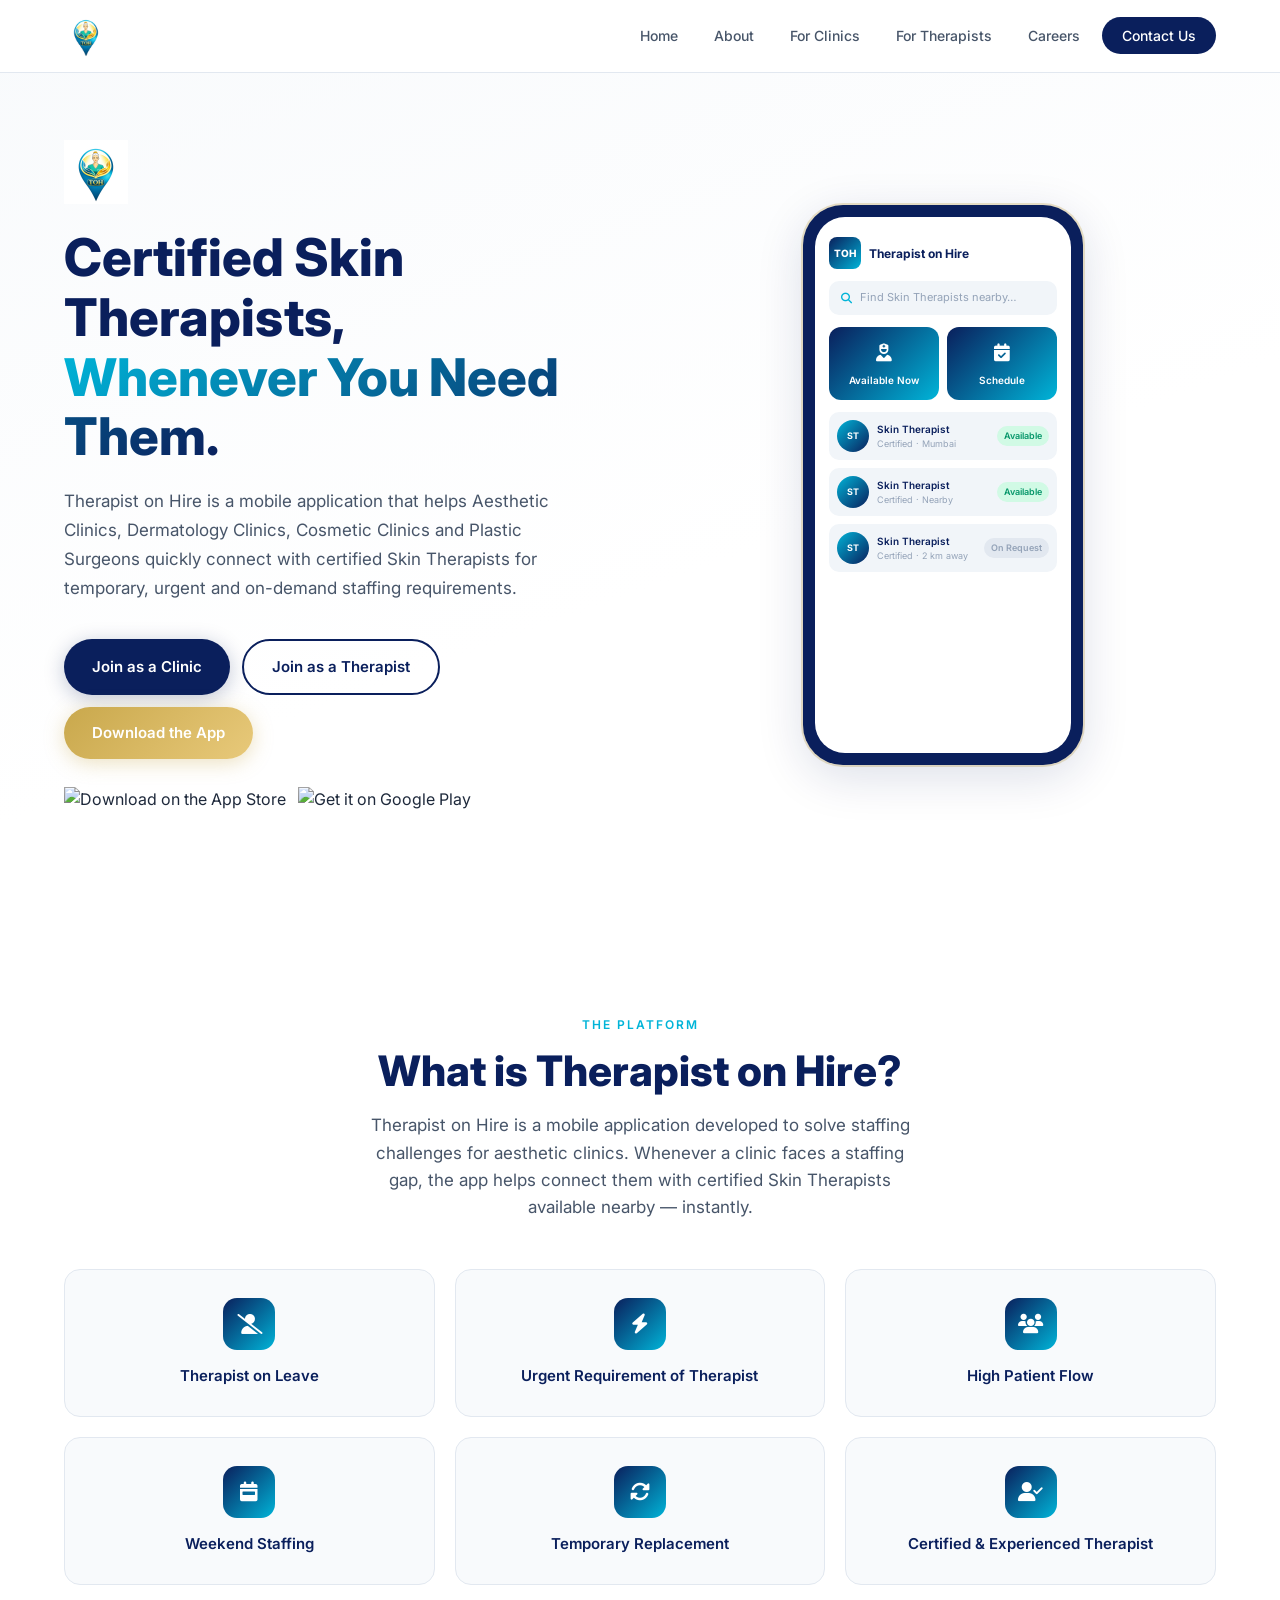
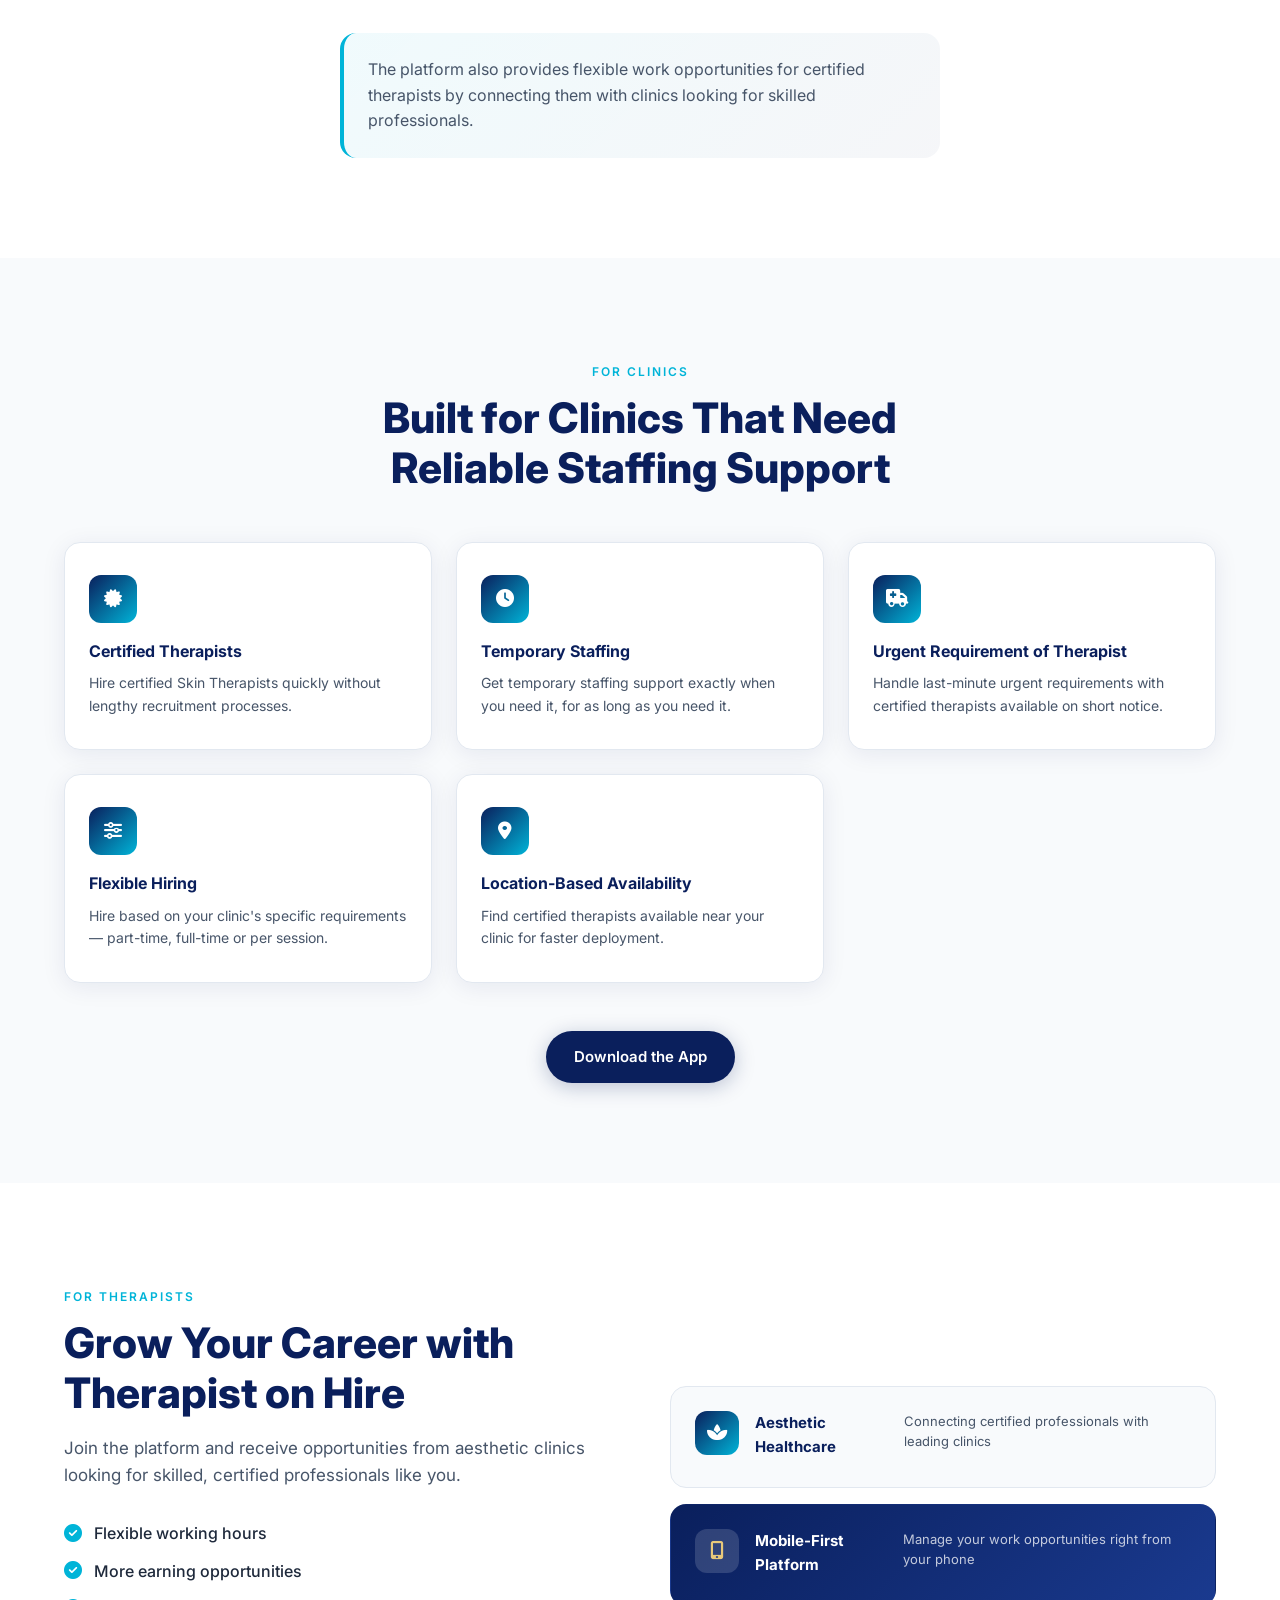
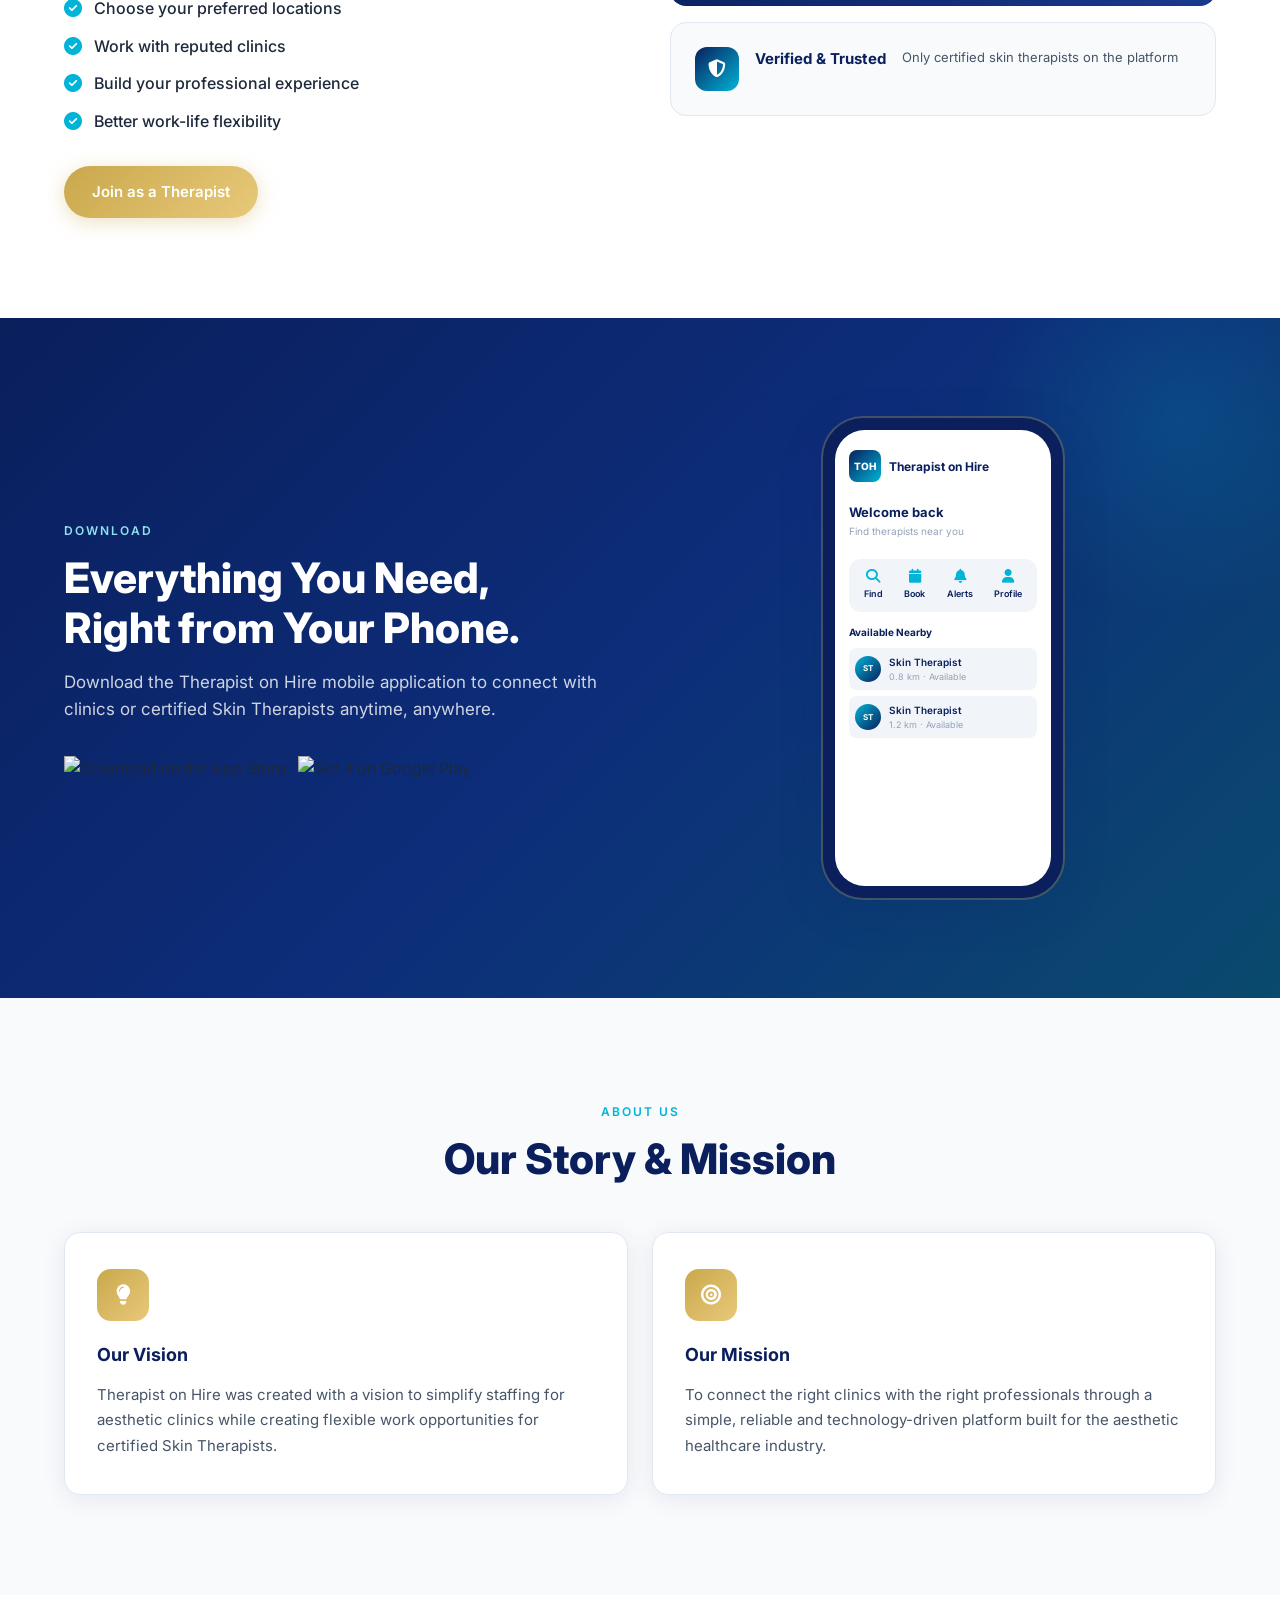
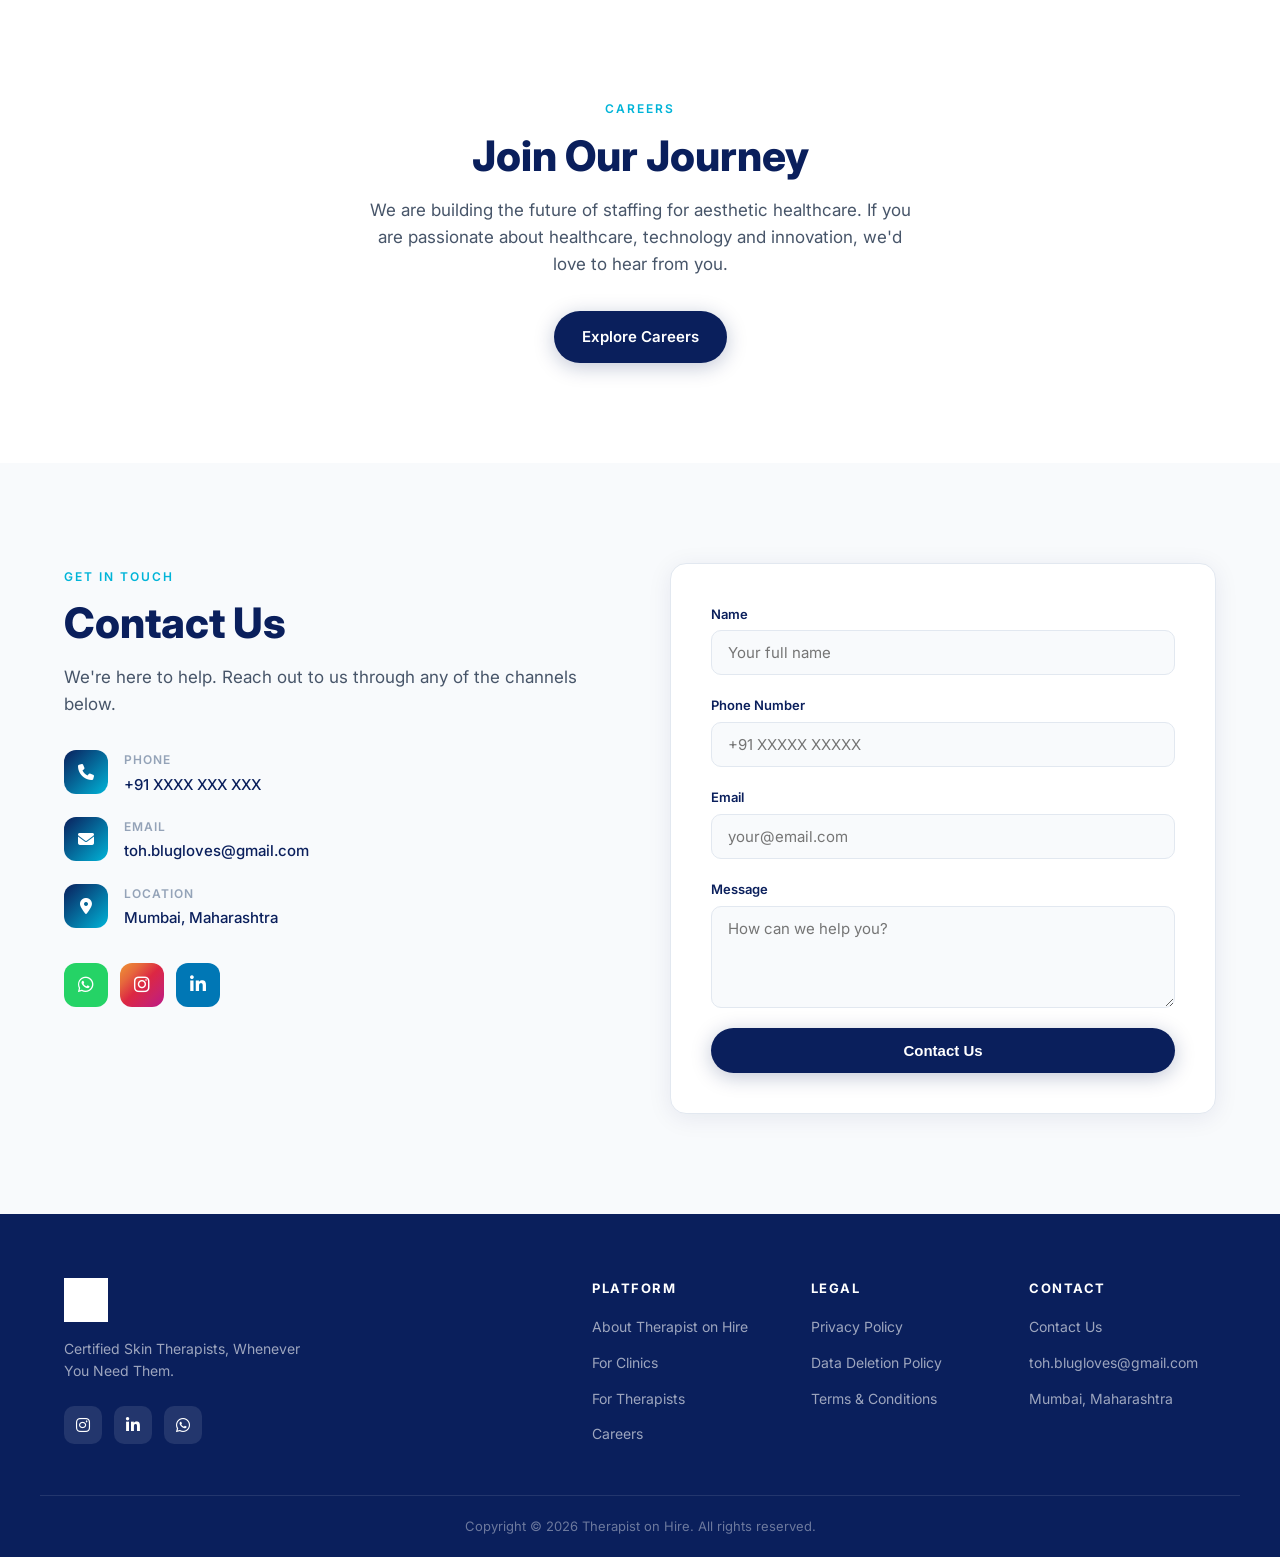
==== commit df6c083b: "Update index.html" ====
--- a/index.html
+++ b/index.html
@@ -380,7 +380,8 @@
         <div class="footer-col">
           <h4>Legal</h4>
           <ul>
-            <li><a href="#privacy">Privacy Policy</a></li>
+            <li><a href="privacy.html">Privacy Policy</a></li>
+            <li><a href="data-deletion.html">Data Deletion Policy</a></li>
             <li><a href="#terms">Terms &amp; Conditions</a></li>
           </ul>
         </div>
@@ -401,4 +402,4 @@
 
   <script src="script.js"></script>
 </body>
-</html>+</html>
